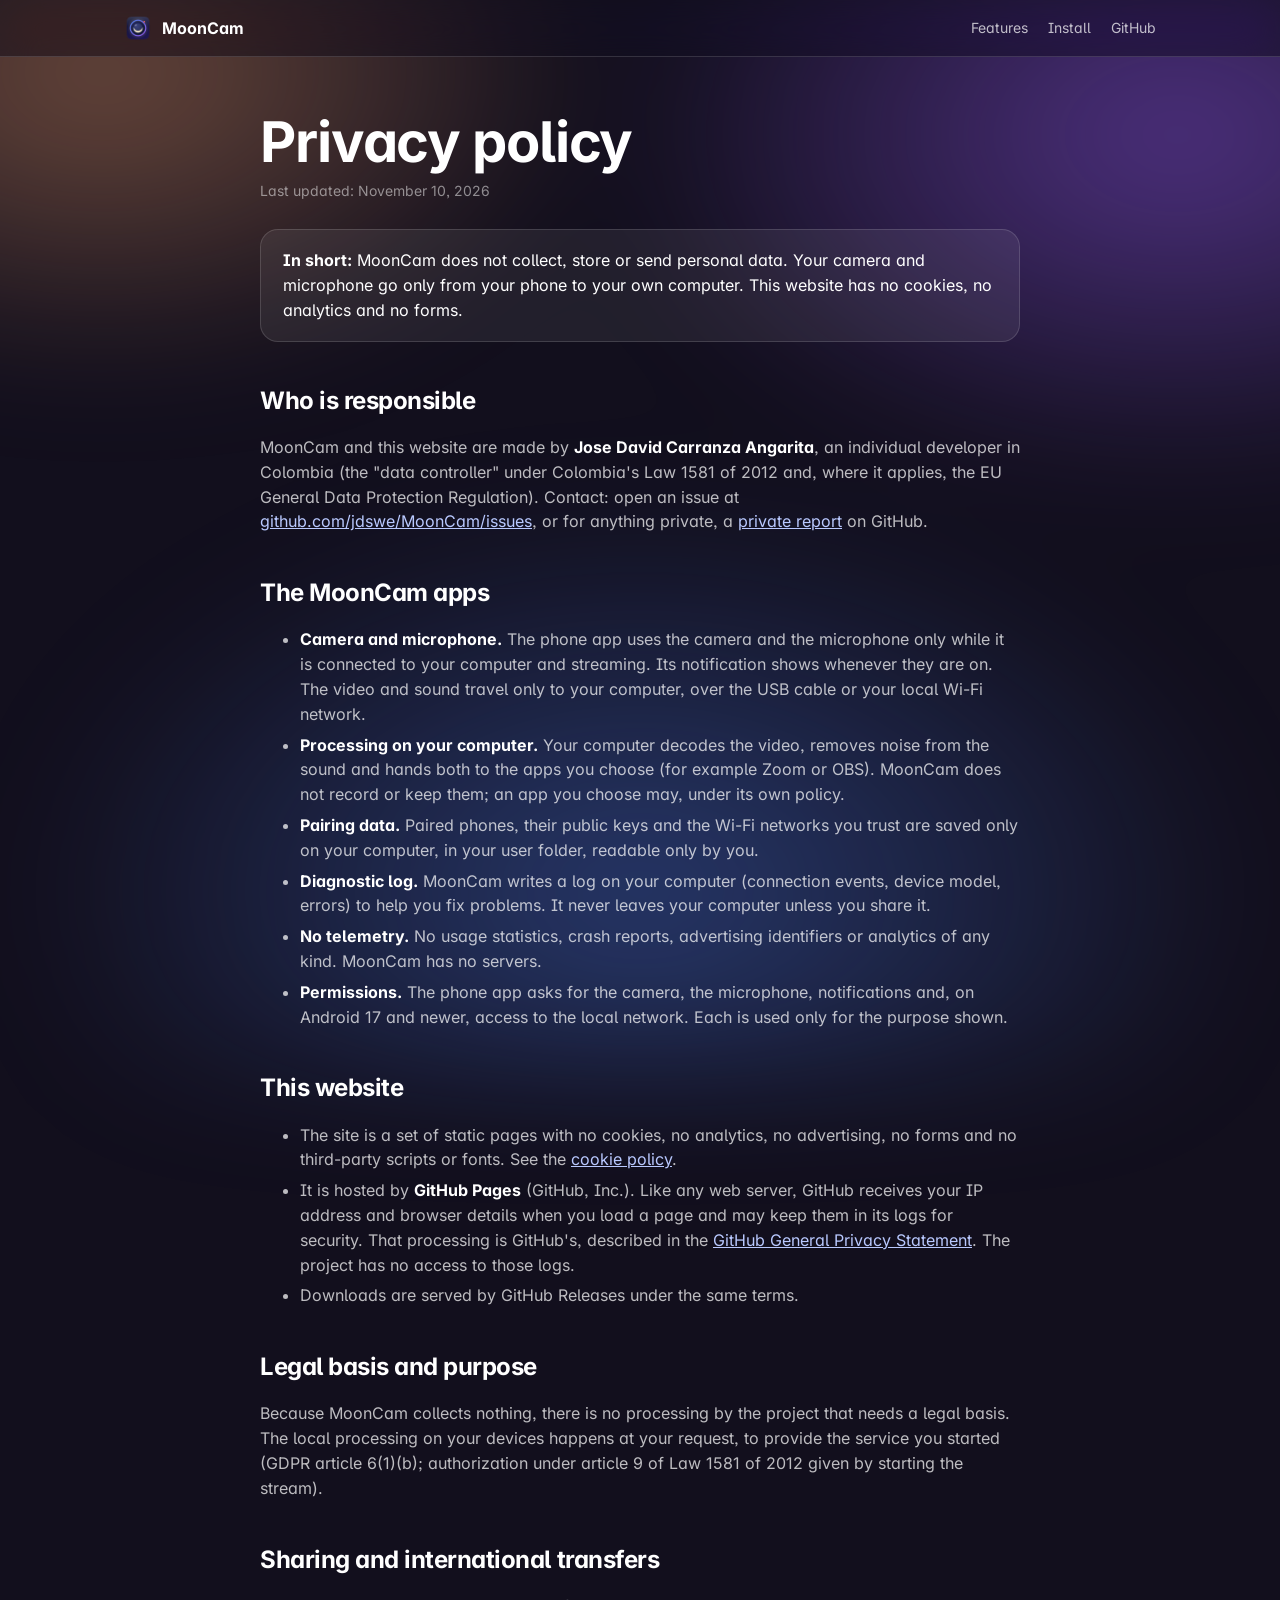
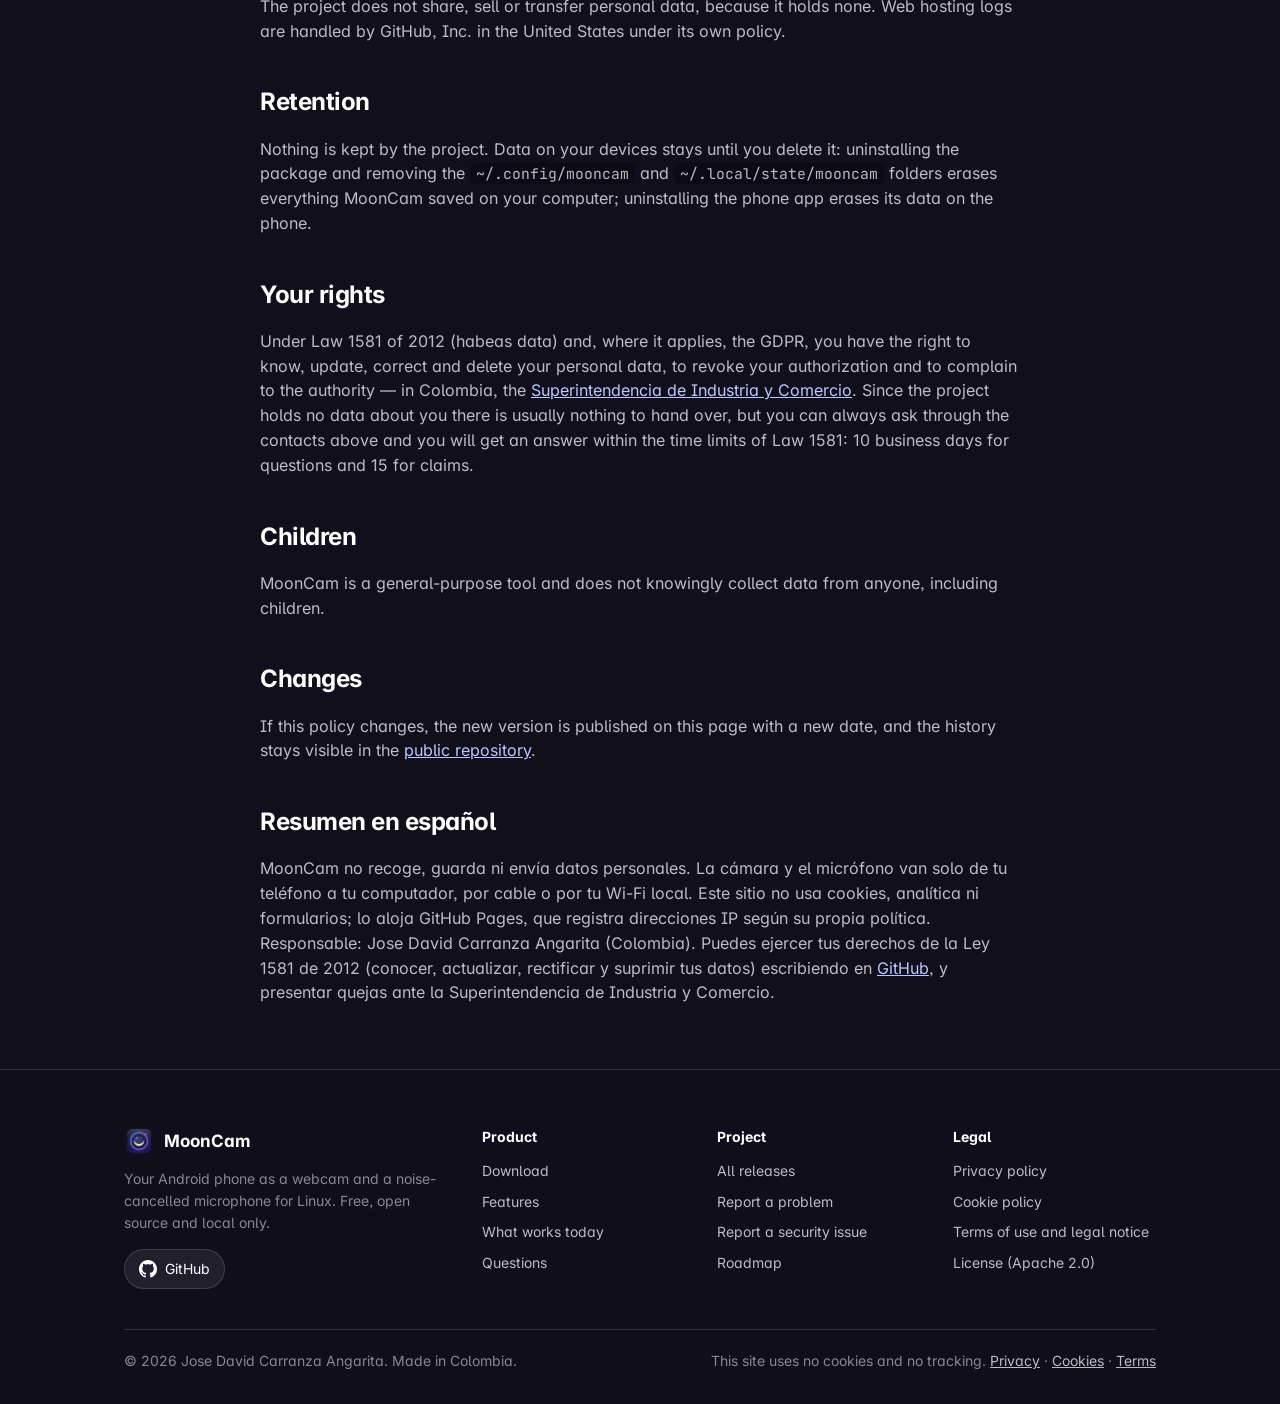
==== docs/privacy.html @ a0e9f72b "Website: new design, legal pages and footer; clearer screenshots - Same style as the author's other " ====
<!doctype html>
<html lang="en">
<head>
<meta charset="utf-8">
<meta name="viewport" content="width=device-width, initial-scale=1">
<title>Privacy policy — MoonCam</title>
<meta name="description" content="How MoonCam and its website handle personal data: nothing is collected.">
<link rel="icon" href="img/icon.png">
<link rel="stylesheet" href="style.css">
</head>
<body>
<nav aria-label="Main">
  <div class="wrap">
    <a class="brand" href="index.html"><img src="img/icon.png" alt="">MoonCam</a>
    <div class="links">
      <a href="index.html#features" class="optional">Features</a>
      <a href="index.html#install">Install</a>
      <a href="https://github.com/jdswe/MoonCam">GitHub</a>
    </div>
  </div>
</nav>
<main class="wrap doc">
<h1>Privacy policy</h1>
<p class="updated">Last updated: November 10, 2026</p>
<div class="summary"><p><strong>In short:</strong> MoonCam does not collect, store or send personal data. Your camera and microphone go only from your phone to your own computer. This website has no cookies, no analytics and no forms.</p></div>

<h2>Who is responsible</h2>
<p>MoonCam and this website are made by <strong>Jose David Carranza Angarita</strong>, an individual developer in Colombia (the "data controller" under Colombia's Law 1581 of 2012 and, where it applies, the EU General Data Protection Regulation). Contact: open an issue at <a href="https://github.com/jdswe/MoonCam/issues">github.com/jdswe/MoonCam/issues</a>, or for anything private, a <a href="https://github.com/jdswe/MoonCam/security/advisories/new">private report</a> on GitHub.</p>

<h2>The MoonCam apps</h2>
<ul>
  <li><strong>Camera and microphone.</strong> The phone app uses the camera and the microphone only while it is connected to your computer and streaming. Its notification shows whenever they are on. The video and sound travel only to your computer, over the USB cable or your local Wi-Fi network.</li>
  <li><strong>Processing on your computer.</strong> Your computer decodes the video, removes noise from the sound and hands both to the apps you choose (for example Zoom or OBS). MoonCam does not record or keep them; an app you choose may, under its own policy.</li>
  <li><strong>Pairing data.</strong> Paired phones, their public keys and the Wi-Fi networks you trust are saved only on your computer, in your user folder, readable only by you.</li>
  <li><strong>Diagnostic log.</strong> MoonCam writes a log on your computer (connection events, device model, errors) to help you fix problems. It never leaves your computer unless you share it.</li>
  <li><strong>No telemetry.</strong> No usage statistics, crash reports, advertising identifiers or analytics of any kind. MoonCam has no servers.</li>
  <li><strong>Permissions.</strong> The phone app asks for the camera, the microphone, notifications and, on Android 17 and newer, access to the local network. Each is used only for the purpose shown.</li>
</ul>

<h2>This website</h2>
<ul>
  <li>The site is a set of static pages with no cookies, no analytics, no advertising, no forms and no third-party scripts or fonts. See the <a href="cookies.html">cookie policy</a>.</li>
  <li>It is hosted by <strong>GitHub Pages</strong> (GitHub, Inc.). Like any web server, GitHub receives your IP address and browser details when you load a page and may keep them in its logs for security. That processing is GitHub's, described in the <a href="https://docs.github.com/site-policy/privacy-policies/github-general-privacy-statement">GitHub General Privacy Statement</a>. The project has no access to those logs.</li>
  <li>Downloads are served by GitHub Releases under the same terms.</li>
</ul>

<h2>Legal basis and purpose</h2>
<p>Because MoonCam collects nothing, there is no processing by the project that needs a legal basis. The local processing on your devices happens at your request, to provide the service you started (GDPR article 6(1)(b); authorization under article 9 of Law 1581 of 2012 given by starting the stream).</p>

<h2>Sharing and international transfers</h2>
<p>The project does not share, sell or transfer personal data, because it holds none. Web hosting logs are handled by GitHub, Inc. in the United States under its own policy.</p>

<h2>Retention</h2>
<p>Nothing is kept by the project. Data on your devices stays until you delete it: uninstalling the package and removing the <code>~/.config/mooncam</code> and <code>~/.local/state/mooncam</code> folders erases everything MoonCam saved on your computer; uninstalling the phone app erases its data on the phone.</p>

<h2>Your rights</h2>
<p>Under Law 1581 of 2012 (habeas data) and, where it applies, the GDPR, you have the right to know, update, correct and delete your personal data, to revoke your authorization and to complain to the authority — in Colombia, the <a href="https://www.sic.gov.co/">Superintendencia de Industria y Comercio</a>. Since the project holds no data about you there is usually nothing to hand over, but you can always ask through the contacts above and you will get an answer within the time limits of Law 1581: 10 business days for questions and 15 for claims.</p>

<h2>Children</h2>
<p>MoonCam is a general-purpose tool and does not knowingly collect data from anyone, including children.</p>

<h2>Changes</h2>
<p>If this policy changes, the new version is published on this page with a new date, and the history stays visible in the <a href="https://github.com/jdswe/MoonCam/commits/main/docs/privacy.html">public repository</a>.</p>

<h2>Resumen en español</h2>
<p>MoonCam no recoge, guarda ni envía datos personales. La cámara y el micrófono van solo de tu teléfono a tu computador, por cable o por tu Wi-Fi local. Este sitio no usa cookies, analítica ni formularios; lo aloja GitHub Pages, que registra direcciones IP según su propia política. Responsable: Jose David Carranza Angarita (Colombia). Puedes ejercer tus derechos de la Ley 1581 de 2012 (conocer, actualizar, rectificar y suprimir tus datos) escribiendo en <a href="https://github.com/jdswe/MoonCam/issues">GitHub</a>, y presentar quejas ante la Superintendencia de Industria y Comercio.</p>
</main>
<footer>
  <div class="wrap">
    <div class="foot">
      <div>
        <a class="brand" href="index.html"><img src="img/icon.png" alt="">MoonCam</a>
        <p>Your Android phone as a webcam and a noise-cancelled microphone for Linux. Free, open source and local only.</p>
        <div class="footer-links">
          <a href="https://github.com/jdswe/MoonCam"><svg class="gl" viewBox="0 0 16 16" aria-hidden="true"><path fill="currentColor" d="M8 0C3.58 0 0 3.58 0 8c0 3.54 2.29 6.53 5.47 7.59.4.07.55-.17.55-.38 0-.19-.01-.82-.01-1.49-2.01.37-2.53-.49-2.69-.94-.09-.23-.48-.94-.82-1.13-.28-.15-.68-.52-.01-.53.63-.01 1.08.58 1.23.82.72 1.21 1.87.87 2.33.66.07-.52.28-.87.51-1.07-1.78-.2-3.64-.89-3.64-3.95 0-.87.31-1.59.82-2.15-.08-.2-.36-1.02.08-2.12 0 0 .67-.21 2.2.82.64-.18 1.32-.27 2-.27.68 0 1.36.09 2 .27 1.53-1.04 2.2-.82 2.2-.82.44 1.1.16 1.92.08 2.12.51.56.82 1.27.82 2.15 0 3.07-1.87 3.75-3.65 3.95.29.25.54.73.54 1.48 0 1.07-.01 1.93-.01 2.2 0 .21.15.46.55.38A8.013 8.013 0 0016 8c0-4.42-3.58-8-8-8z"/></svg>GitHub</a>
        </div>
      </div>
      <nav aria-label="Product">
        <h3>Product</h3>
        <ul>
          <li><a href="index.html#install">Download</a></li>
          <li><a href="index.html#features">Features</a></li>
          <li><a href="index.html#status">What works today</a></li>
          <li><a href="index.html#faq">Questions</a></li>
        </ul>
      </nav>
      <nav aria-label="Project">
        <h3>Project</h3>
        <ul>
          <li><a href="https://github.com/jdswe/MoonCam/releases">All releases</a></li>
          <li><a href="https://github.com/jdswe/MoonCam/issues">Report a problem</a></li>
          <li><a href="https://github.com/jdswe/MoonCam/security/advisories/new">Report a security issue</a></li>
          <li><a href="https://github.com/jdswe/MoonCam/blob/main/docs/roadmap.md">Roadmap</a></li>
        </ul>
      </nav>
      <nav aria-label="Legal">
        <h3>Legal</h3>
        <ul>
          <li><a href="privacy.html">Privacy policy</a></li>
          <li><a href="cookies.html">Cookie policy</a></li>
          <li><a href="terms.html">Terms of use and legal notice</a></li>
          <li><a href="https://github.com/jdswe/MoonCam/blob/main/LICENSE">License (Apache 2.0)</a></li>
        </ul>
      </nav>
    </div>
    <div class="legal">
      <span>© 2026 Jose David Carranza Angarita. Made in Colombia.</span>
      <span>This site uses no cookies and no tracking. <a href="privacy.html">Privacy</a> · <a href="cookies.html">Cookies</a> · <a href="terms.html">Terms</a></span>
    </div>
  </div>
</footer>
</body>
</html>
---- docs/style.css ----
@font-face { font-family: "Moon Sans"; src: url(fonts/MoonSans-Regular.ttf) format("truetype"); font-weight: 400; font-display: swap; }
  @font-face { font-family: "Moon Sans"; src: url(fonts/MoonSans-SemiBold.ttf) format("truetype"); font-weight: 600; font-display: swap; }
  @font-face { font-family: "Moon Sans"; src: url(fonts/MoonSans-Bold.ttf) format("truetype"); font-weight: 700; font-display: swap; }
  @font-face { font-family: "Moon Mono"; src: url(fonts/MoonMono-Regular.ttf) format("truetype"); font-weight: 400; font-display: swap; }

  :root {
    --bg: #120f1d; --text: #ffffff; --muted: rgba(255,255,255,.72); --faint: rgba(255,255,255,.5);
    --glass: rgba(255,255,255,.07); --glass-strong: rgba(255,255,255,.12); --border: rgba(255,255,255,.14);
    --accent-a: #4f86ff; --accent-b: #9b5cff; --radius: 22px; --max: 1080px;
  }
  * { box-sizing: border-box; }
  html { scroll-behavior: smooth; }
  body { margin: 0; color: var(--text); background: var(--bg); font-family: "Moon Sans", Inter, "Segoe UI", system-ui, sans-serif; line-height: 1.55; -webkit-font-smoothing: antialiased; }
  body::before { content: ""; position: fixed; inset: -20%; z-index: -1;
    background: radial-gradient(40% 35% at 20% 20%, rgba(255,168,110,.38), transparent 70%),
                radial-gradient(45% 40% at 80% 25%, rgba(155,92,255,.45), transparent 70%),
                radial-gradient(50% 45% at 50% 85%, rgba(79,134,255,.35), transparent 70%);
    filter: blur(60px); }
  a { color: inherit; }
  a:focus-visible, button:focus-visible, summary:focus-visible { outline: 2px solid #9fb8ff; outline-offset: 3px; border-radius: 8px; }
  .wrap { max-width: var(--max); margin: 0 auto; padding: 0 24px; }
  h1, h2, h3 { letter-spacing: -.02em; }
  h2 { font-size: clamp(28px, 4vw, 40px); margin: 0 0 12px; }
  section { padding: 72px 0; }
  .lead { color: var(--muted); font-size: 18px; max-width: 640px; margin: 0; }

  body > nav { position: sticky; top: 0; z-index: 10; backdrop-filter: blur(20px) saturate(160%); -webkit-backdrop-filter: blur(20px) saturate(160%); background: rgba(18,15,29,.55); border-bottom: 1px solid var(--border); }
  body > nav .wrap { display: flex; align-items: center; gap: 24px; height: 56px; }
  body > nav .brand { display: flex; align-items: center; gap: 10px; font-weight: 700; text-decoration: none; }
  body > nav .brand img { width: 28px; height: 28px; }
  body > nav .links { display: flex; gap: 20px; margin-left: auto; font-size: 14px; }
  body > nav .links a { color: var(--muted); text-decoration: none; }
  body > nav .links a:hover { color: var(--text); }
  @media (max-width: 760px) { body > nav .links a.optional { display: none; } }

  .hero { text-align: center; padding: 88px 0 64px; }
  .hero img.icon { width: 132px; height: 132px; filter: drop-shadow(0 18px 40px rgba(0,0,0,.45)); animation: float 4s ease-in-out infinite; }
  @keyframes float { 50% { transform: translateY(-10px); } }
  .hero h1 { font-size: clamp(56px, 10vw, 104px); margin: 18px 0 6px; line-height: 1; }
  .hero p { font-size: clamp(18px, 2.4vw, 22px); color: var(--muted); margin: 0 auto 28px; max-width: 640px; }
  .badge { display: inline-flex; gap: 8px; align-items: center; padding: 6px 14px; border-radius: 999px; background: var(--glass); border: 1px solid var(--border); color: var(--muted); font-size: 13px; text-decoration: none; }
  .badge b { color: var(--text); }
  .actions { display: flex; gap: 14px; justify-content: center; flex-wrap: wrap; margin: 28px 0 14px; }
  .btn { display: inline-flex; align-items: center; gap: 10px; padding: 14px 30px; border-radius: 999px; font-weight: 700; font-size: 16px; text-decoration: none; border: 1px solid transparent; transition: transform 160ms, box-shadow 160ms, background 160ms; white-space: nowrap; }
  .btn:active { transform: scale(.97); }
  .btn-primary { background: linear-gradient(135deg, var(--accent-a), var(--accent-b)); box-shadow: 0 12px 34px rgba(110,90,255,.45); }
  .btn-primary:hover { box-shadow: 0 16px 44px rgba(110,90,255,.62); transform: translateY(-2px); }
  .btn-ghost { background: var(--glass); border-color: var(--border); }
  .btn-ghost:hover { background: var(--glass-strong); }
  .btn svg { width: 18px; height: 18px; }
  .fine { color: var(--faint); font-size: 13px; }
  .hero .shot { margin: 48px auto 0; max-width: 920px; border-radius: 18px; overflow: hidden; border: 1px solid var(--border); box-shadow: 0 40px 90px rgba(0,0,0,.5); }
  .hero .shot img { display: block; width: 100%; height: auto; }
  @media (max-width: 560px) { .btn { padding: 12px 20px; font-size: 15px; } .actions { gap: 10px; } }

  .grid { display: grid; gap: 16px; grid-template-columns: repeat(auto-fit, minmax(230px, 1fr)); margin-top: 28px; }
  .card { background: var(--glass); border: 1px solid var(--border); border-radius: var(--radius); padding: 22px; box-shadow: inset 0 1px 0 rgba(255,255,255,.12); transition: transform 180ms, background 180ms; }
  .card:hover { transform: translateY(-3px); background: var(--glass-strong); }
  .card h3 { margin: 10px 0 6px; font-size: 18px; }
  .card p { margin: 0; color: var(--muted); font-size: 15px; }
  .ic { width: 44px; height: 44px; border-radius: 13px; display: grid; place-items: center; background: linear-gradient(135deg, rgba(79,134,255,.95), rgba(155,92,255,.95)); box-shadow: 0 8px 22px rgba(110,90,255,.35), inset 0 1px 0 rgba(255,255,255,.35); }
  .ic svg { width: 24px; height: 24px; fill: none; stroke: #fff; stroke-width: 1.8; stroke-linecap: round; stroke-linejoin: round; }
  .ic-sm { width: 30px; height: 30px; border-radius: 9px; flex: 0 0 auto; }
  .ic-sm svg { width: 17px; height: 17px; }
  .kind { display: inline-flex; align-items: center; gap: 12px; margin: 0 0 8px; font-size: 20px; }

  .two { display: grid; gap: 24px; grid-template-columns: 1fr 1fr; margin-top: 28px; }
  @media (max-width: 860px) { .two { grid-template-columns: 1fr; } }
  .two > .card { min-width: 0; }
  .card:has(.qr):hover, .card:has(.code):hover { transform: none; }
  .phone { display: flex; gap: 20px; align-items: center; margin: 14px 0 6px; }
  .qr { width: 156px; height: 156px; flex: 0 0 auto; background: #fff; border-radius: 16px; padding: 8px; }
  @media (max-width: 480px) { .phone { flex-direction: column; align-items: flex-start; } }

  .code { position: relative; background: rgba(0,0,0,.35); border: 1px solid var(--border); border-radius: 16px; padding: 18px 20px; font-family: "Moon Mono", "JetBrains Mono", ui-monospace, monospace; font-size: 14px; overflow-x: auto; white-space: pre; margin: 14px 0 0; line-height: 1.8; }
  .code .p { color: var(--faint); user-select: none; }
  .copy { margin-top: 12px; border: 1px solid var(--border); background: var(--glass-strong); color: var(--text); border-radius: 10px; padding: 7px 14px; cursor: pointer; font: inherit; font-size: 13px; }
  .copy:hover { background: rgba(255,255,255,.18); }

  .steps { counter-reset: step; display: grid; gap: 14px; margin: 18px 0 0; padding: 0; }
  .steps li { list-style: none; counter-increment: step; position: relative; padding-left: 46px; color: var(--muted); }
  .steps li b { color: var(--text); }
  .steps li::before { content: counter(step); position: absolute; left: 0; top: -2px; width: 30px; height: 30px; border-radius: 50%; display: grid; place-items: center; font-weight: 700; color: var(--text); background: linear-gradient(135deg, var(--accent-a), var(--accent-b)); }

  .gallery { display: grid; gap: 16px; grid-template-columns: repeat(auto-fit, minmax(300px, 1fr)); margin-top: 28px; }
  .gallery figure { margin: 0; background: var(--glass); border: 1px solid var(--border); border-radius: 18px; overflow: hidden; }
  .gallery img { display: block; width: 100%; height: auto; aspect-ratio: 1080 / 800; }
  .gallery figcaption { padding: 10px 14px; color: var(--muted); font-size: 14px; }

  .table { overflow-x: auto; margin-top: 24px; border: 1px solid var(--border); border-radius: 18px; background: var(--glass); }
  table { width: 100%; border-collapse: collapse; min-width: 520px; }
  th, td { text-align: left; padding: 14px 16px; border-bottom: 1px solid var(--border); vertical-align: top; }
  tr:last-child td { border-bottom: none; }
  th { color: var(--muted); font-weight: 600; font-size: 14px; }
  td:last-child { white-space: nowrap; }
  .yes { color: #6ee7a8; font-weight: 700; }
  .part { color: #ffd479; font-weight: 700; }
  .no { color: var(--faint); font-weight: 700; }

  .release { padding: 18px 22px; overflow-wrap: anywhere; }
  .release header { display: flex; justify-content: space-between; gap: 12px; align-items: baseline; flex-wrap: wrap; }
  .release h3 { margin: 0; }
  .release time { color: var(--faint); font-size: 13px; }
  .release ul { margin: 10px 0 0; padding-left: 20px; color: var(--muted); }
  .latest { font-size: 12px; padding: 3px 10px; border-radius: 999px; margin-left: 8px; background: linear-gradient(135deg, var(--accent-a), var(--accent-b)); vertical-align: middle; }
  .releases { display: grid; gap: 12px; margin-top: 24px; }
  .releases .card:hover { transform: none; }

  details { background: var(--glass); border: 1px solid var(--border); border-radius: 16px; padding: 16px 20px; margin-top: 12px; }
  summary { cursor: pointer; font-weight: 600; }
  details p { color: var(--muted); margin: 10px 0 0; }
  code { font-family: "Moon Mono", ui-monospace, monospace; background: rgba(0,0,0,.3); padding: 1px 6px; border-radius: 6px; font-size: .92em; }

  /* Footer: brand, then three link columns; two columns on tablets, one on phones. */
  footer { margin-top: 24px; padding: 56px 0 32px; border-top: 1px solid var(--border); background: rgba(18,15,29,.55); color: var(--faint); font-size: 14px; }
  .foot { display: grid; grid-template-columns: 1.6fr 1fr 1fr 1fr; gap: 32px; }
  .foot .brand { display: flex; align-items: center; gap: 10px; font-weight: 700; font-size: 17px; color: var(--text); text-decoration: none; }
  .foot .brand img { width: 30px; height: 30px; }
  .foot p { margin: 12px 0 16px; max-width: 30em; }
  .foot h3 { margin: 0 0 12px; font-size: 14px; color: var(--text); letter-spacing: 0; }
  .foot ul { list-style: none; margin: 0; padding: 0; display: grid; gap: 9px; }
  .foot ul a { color: var(--muted); text-decoration: none; }
  .foot ul a:hover { color: var(--text); text-decoration: underline; }
  .legal { margin-top: 40px; padding-top: 20px; border-top: 1px solid var(--border); display: flex; flex-wrap: wrap; justify-content: space-between; gap: 10px 24px; }
  .legal a { color: var(--muted); }
  @media (max-width: 860px) { .foot { grid-template-columns: 1fr 1fr; } .foot > div:first-child { grid-column: 1 / -1; } }
  @media (max-width: 480px) { .foot { grid-template-columns: 1fr; } }

  /* Legal pages */
  .doc { max-width: 760px; padding: 56px 0 24px; }
  .doc h1 { font-size: clamp(36px, 6vw, 56px); margin: 0 0 8px; line-height: 1.05; }
  .doc h2 { font-size: 24px; margin: 40px 0 10px; }
  .doc p, .doc li { color: var(--muted); }
  .doc li { margin-bottom: 6px; }
  .doc strong { color: var(--text); }
  .doc .updated { color: var(--faint); font-size: 14px; margin: 0 0 28px; }
  .doc .summary { background: var(--glass); border: 1px solid var(--border); border-radius: 18px; padding: 18px 22px; }
  .doc .summary p { margin: 0; color: var(--text); }
  .doc a { color: #b9c9ff; }
  .footer-links { display: flex; flex-wrap: wrap; gap: 10px; }
  .footer-links a { display: inline-flex; align-items: center; gap: 8px; padding: 8px 14px; border-radius: 999px; background: var(--glass); border: 1px solid var(--border); text-decoration: none; color: var(--text); }
  .footer-links a:hover { background: var(--glass-strong); }
  .gl { width: 18px; height: 18px; flex: 0 0 auto; }

  @media (prefers-reduced-motion: reduce) {
    html { scroll-behavior: auto; }
    .hero img.icon { animation: none; }
    .card, .btn { transition: none; }
  }
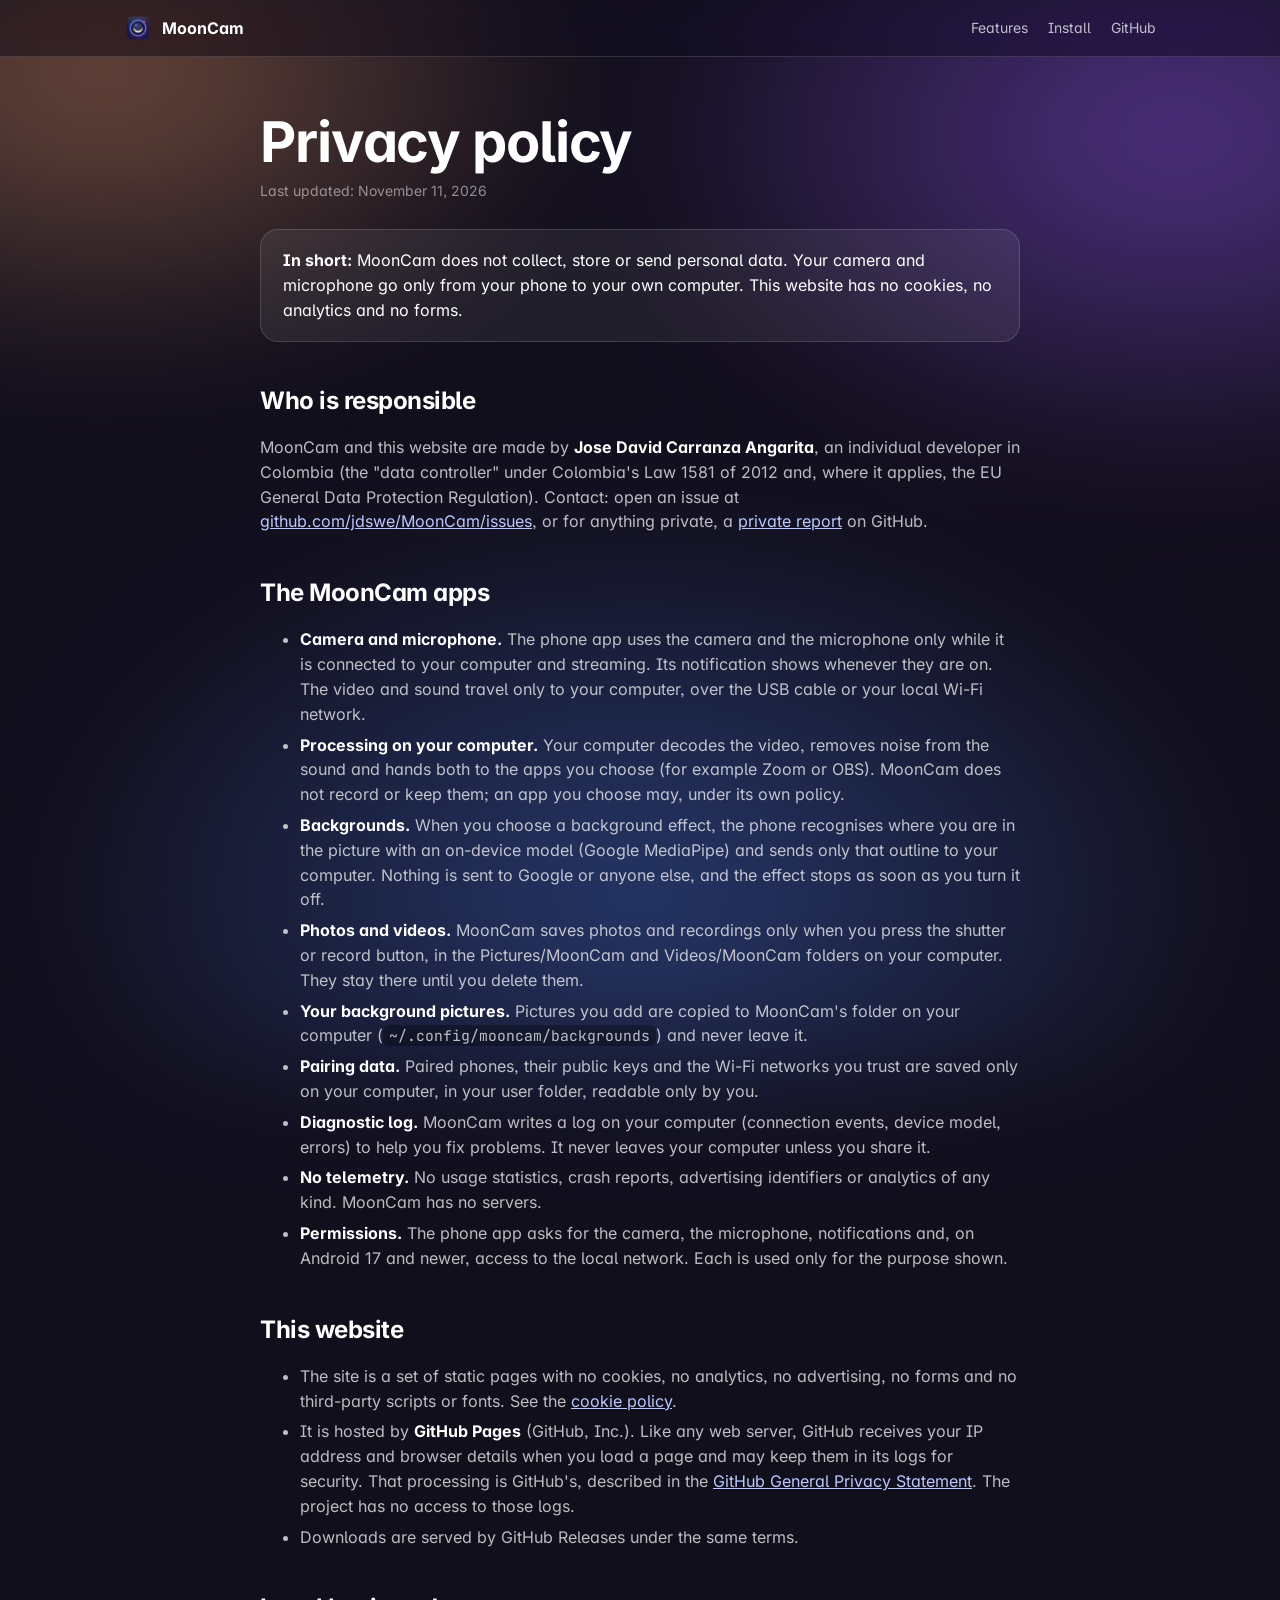
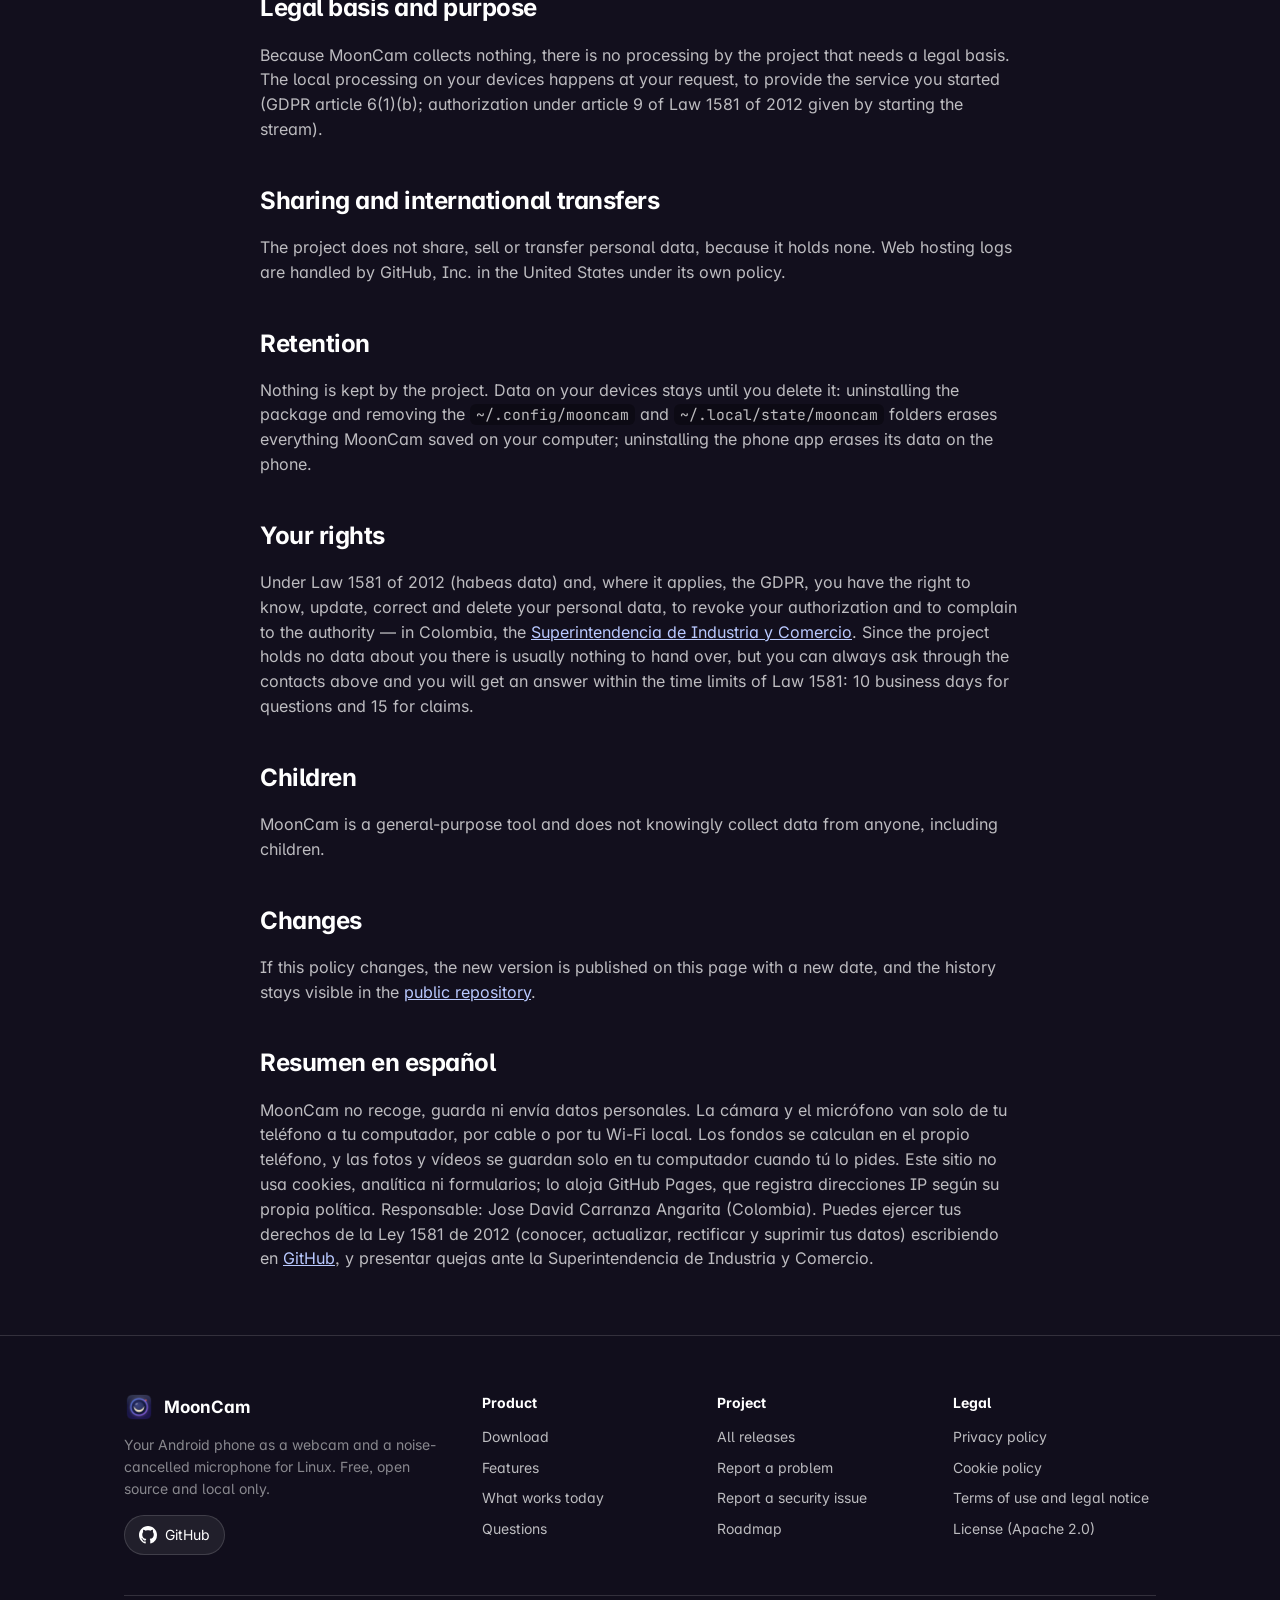
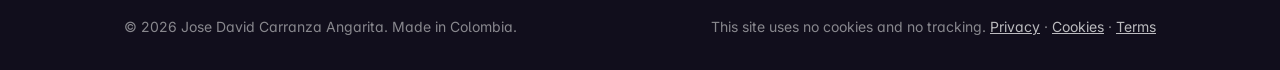
==== commit 85b790bb: "MoonCam 0.6.0: backgrounds, filters, framing grid and the computer's camera - Backgrounds: blur, six" ====
--- a/docs/privacy.html
+++ b/docs/privacy.html
@@ -21,7 +21,7 @@
 </nav>
 <main class="wrap doc">
 <h1>Privacy policy</h1>
-<p class="updated">Last updated: November 10, 2026</p>
+<p class="updated">Last updated: November 11, 2026</p>
 <div class="summary"><p><strong>In short:</strong> MoonCam does not collect, store or send personal data. Your camera and microphone go only from your phone to your own computer. This website has no cookies, no analytics and no forms.</p></div>
 
 <h2>Who is responsible</h2>
@@ -31,6 +31,9 @@
 <ul>
   <li><strong>Camera and microphone.</strong> The phone app uses the camera and the microphone only while it is connected to your computer and streaming. Its notification shows whenever they are on. The video and sound travel only to your computer, over the USB cable or your local Wi-Fi network.</li>
   <li><strong>Processing on your computer.</strong> Your computer decodes the video, removes noise from the sound and hands both to the apps you choose (for example Zoom or OBS). MoonCam does not record or keep them; an app you choose may, under its own policy.</li>
+  <li><strong>Backgrounds.</strong> When you choose a background effect, the phone recognises where you are in the picture with an on-device model (Google MediaPipe) and sends only that outline to your computer. Nothing is sent to Google or anyone else, and the effect stops as soon as you turn it off.</li>
+  <li><strong>Photos and videos.</strong> MoonCam saves photos and recordings only when you press the shutter or record button, in the Pictures/MoonCam and Videos/MoonCam folders on your computer. They stay there until you delete them.</li>
+  <li><strong>Your background pictures.</strong> Pictures you add are copied to MoonCam's folder on your computer (<code>~/.config/mooncam/backgrounds</code>) and never leave it.</li>
   <li><strong>Pairing data.</strong> Paired phones, their public keys and the Wi-Fi networks you trust are saved only on your computer, in your user folder, readable only by you.</li>
   <li><strong>Diagnostic log.</strong> MoonCam writes a log on your computer (connection events, device model, errors) to help you fix problems. It never leaves your computer unless you share it.</li>
   <li><strong>No telemetry.</strong> No usage statistics, crash reports, advertising identifiers or analytics of any kind. MoonCam has no servers.</li>
@@ -63,7 +66,7 @@
 <p>If this policy changes, the new version is published on this page with a new date, and the history stays visible in the <a href="https://github.com/jdswe/MoonCam/commits/main/docs/privacy.html">public repository</a>.</p>
 
 <h2>Resumen en español</h2>
-<p>MoonCam no recoge, guarda ni envía datos personales. La cámara y el micrófono van solo de tu teléfono a tu computador, por cable o por tu Wi-Fi local. Este sitio no usa cookies, analítica ni formularios; lo aloja GitHub Pages, que registra direcciones IP según su propia política. Responsable: Jose David Carranza Angarita (Colombia). Puedes ejercer tus derechos de la Ley 1581 de 2012 (conocer, actualizar, rectificar y suprimir tus datos) escribiendo en <a href="https://github.com/jdswe/MoonCam/issues">GitHub</a>, y presentar quejas ante la Superintendencia de Industria y Comercio.</p>
+<p>MoonCam no recoge, guarda ni envía datos personales. La cámara y el micrófono van solo de tu teléfono a tu computador, por cable o por tu Wi-Fi local. Los fondos se calculan en el propio teléfono, y las fotos y vídeos se guardan solo en tu computador cuando tú lo pides. Este sitio no usa cookies, analítica ni formularios; lo aloja GitHub Pages, que registra direcciones IP según su propia política. Responsable: Jose David Carranza Angarita (Colombia). Puedes ejercer tus derechos de la Ley 1581 de 2012 (conocer, actualizar, rectificar y suprimir tus datos) escribiendo en <a href="https://github.com/jdswe/MoonCam/issues">GitHub</a>, y presentar quejas ante la Superintendencia de Industria y Comercio.</p>
 </main>
 <footer>
   <div class="wrap">
